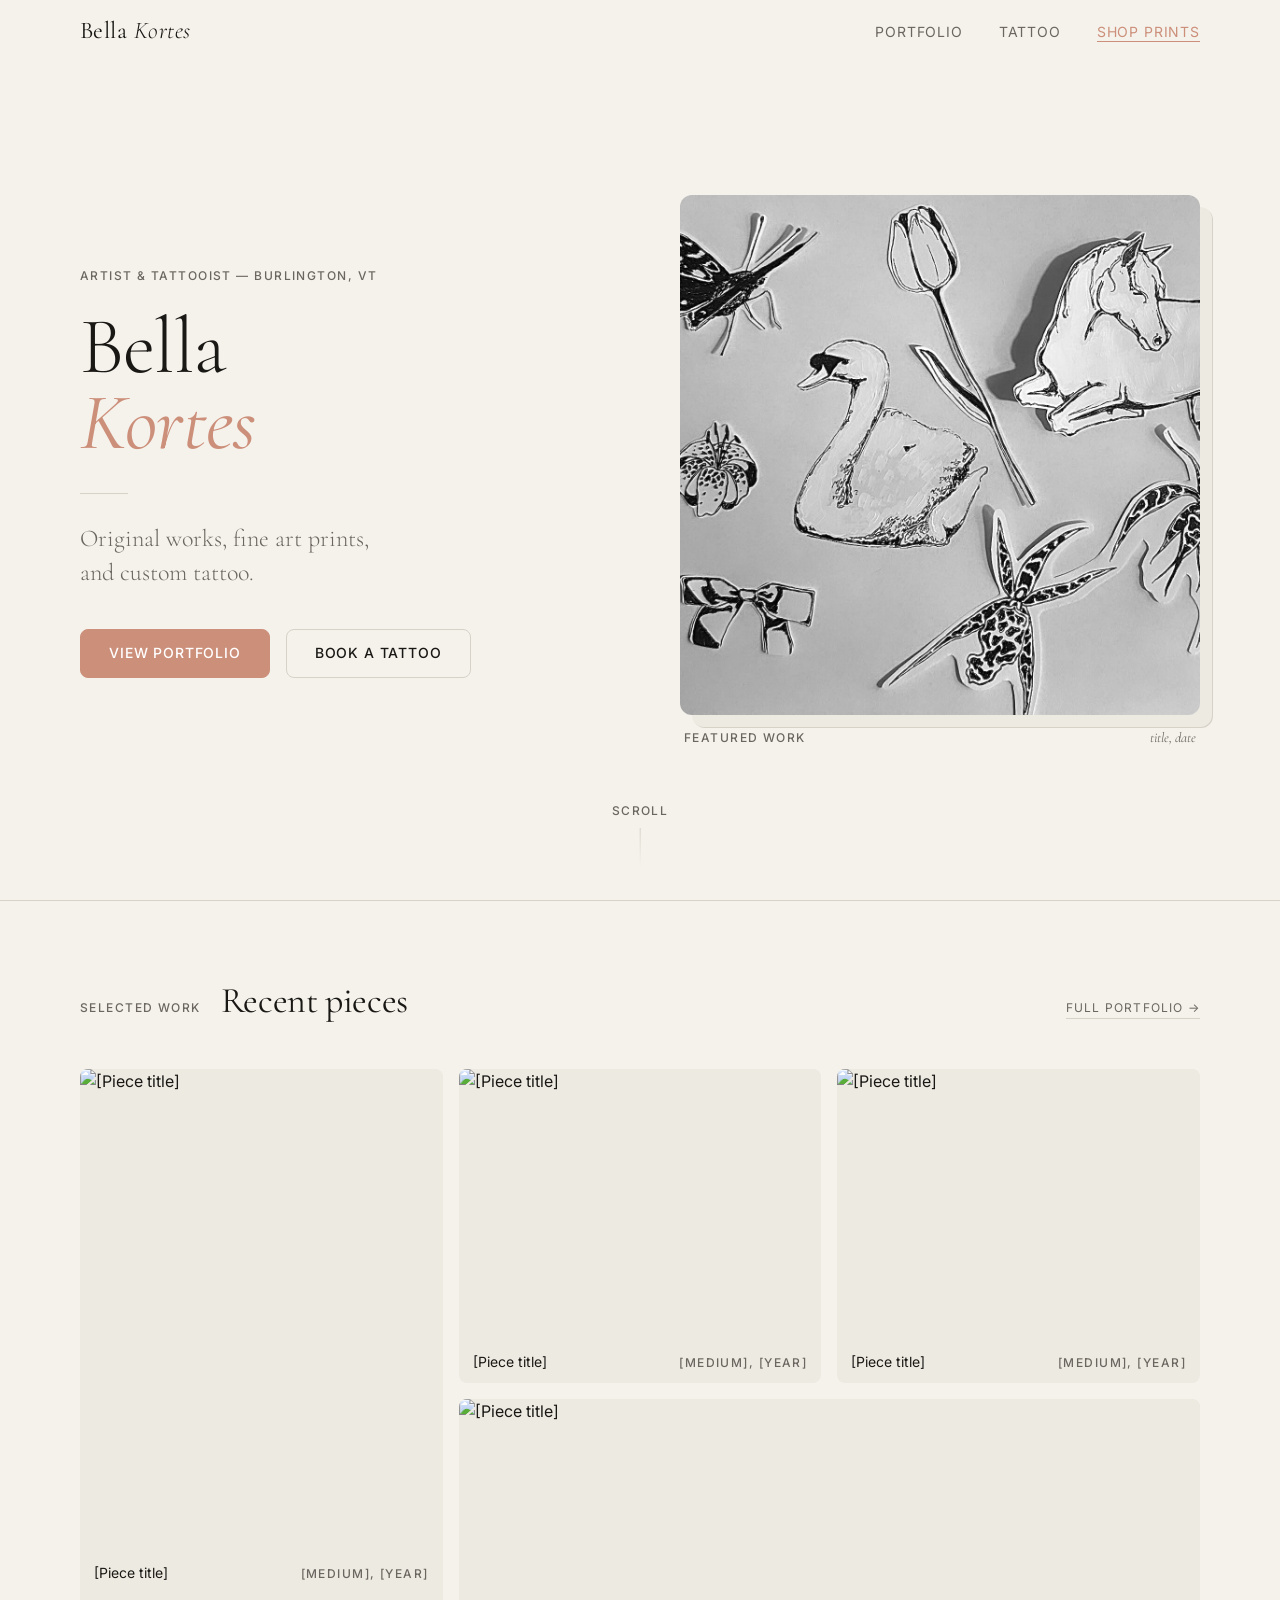
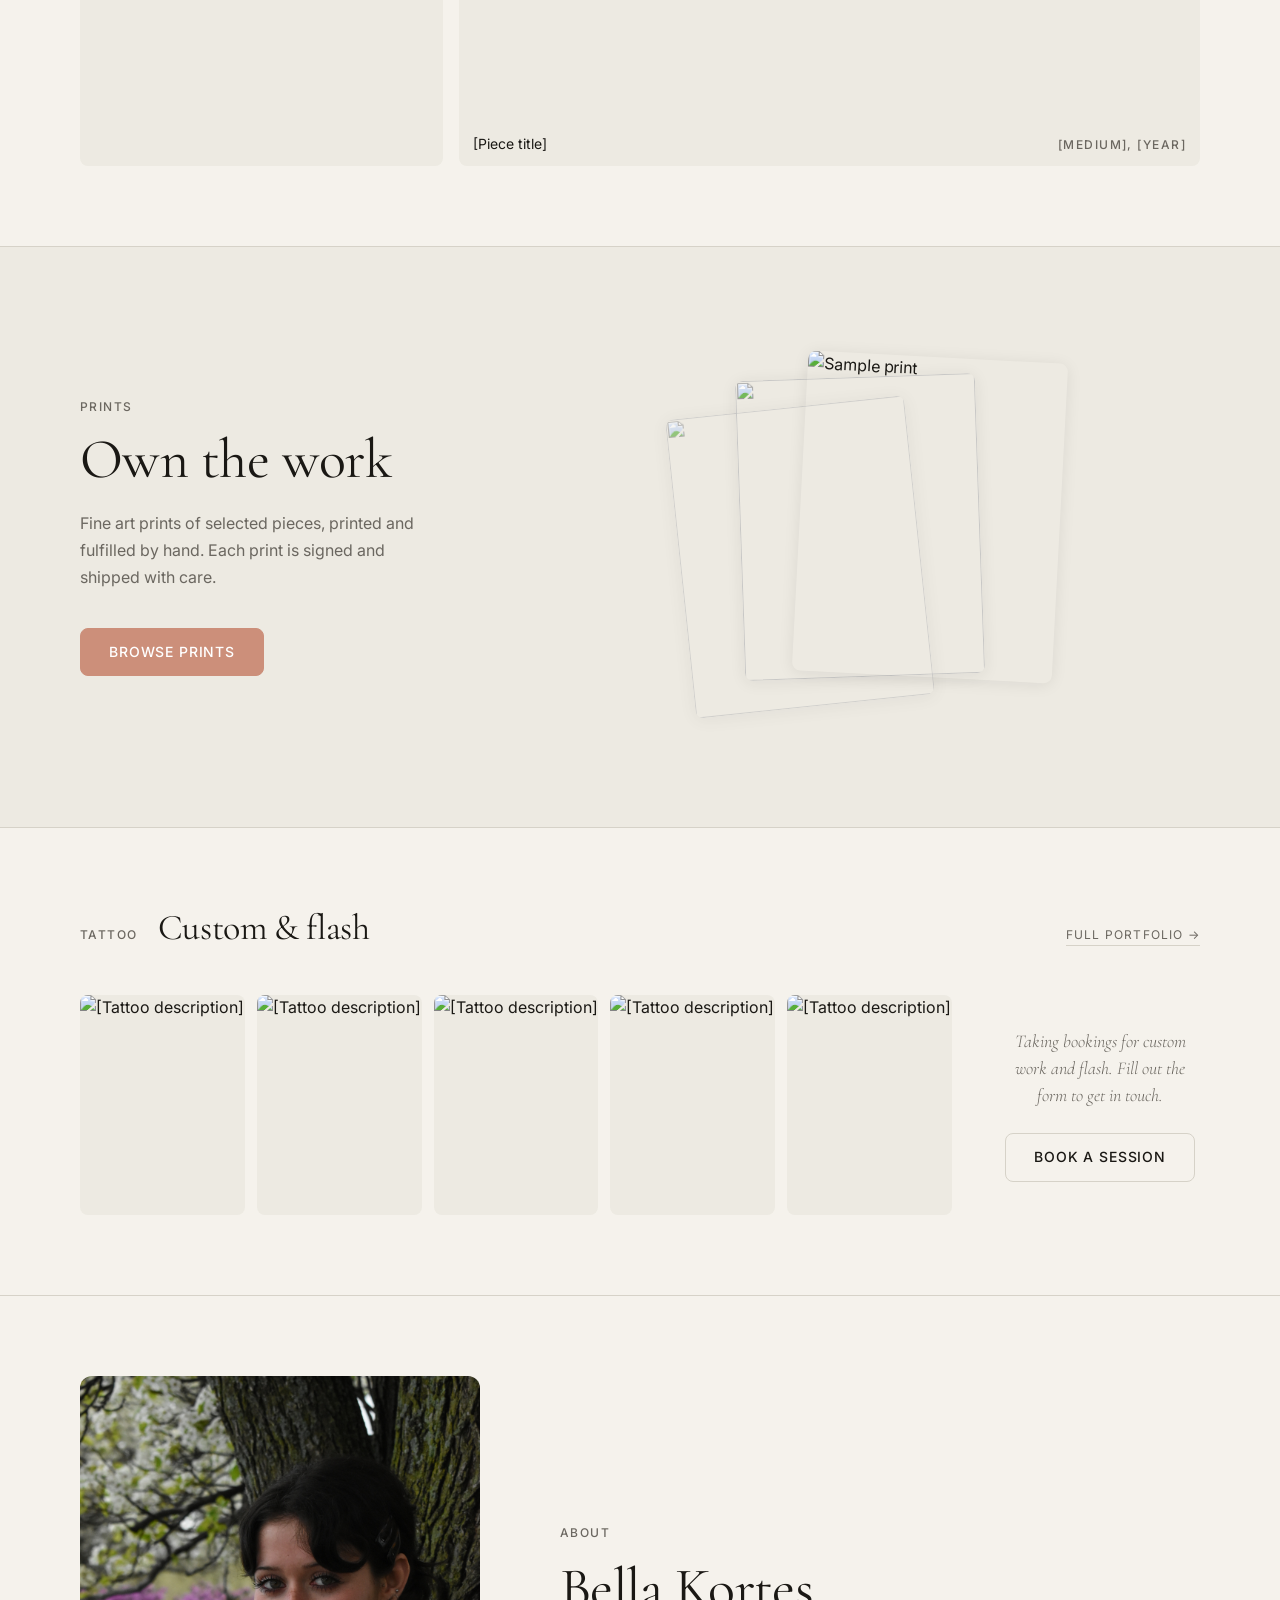
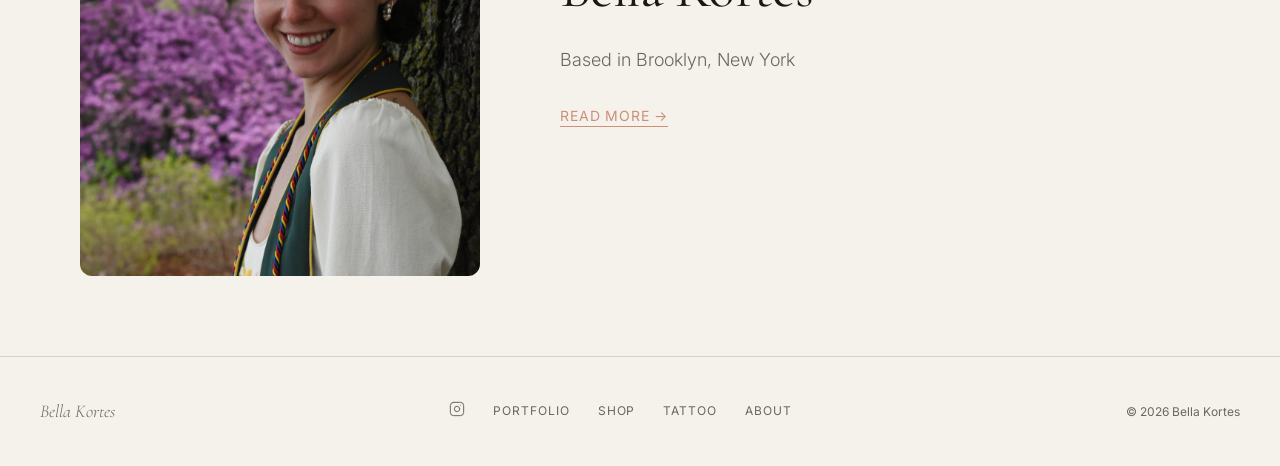
==== public/index.html @ 59b726ef "adding images and some updates" ====
<!DOCTYPE html>
<html lang="en">
<head>
  <meta charset="UTF-8">
  <meta name="viewport" content="width=device-width, initial-scale=1.0">
  <meta name="description" content="Artist portfolio, prints, and tattoo work by Bella Kortes.">
  <title>Bella Kortes</title>
  <link rel="stylesheet" href="css/style.css">
  <link rel="stylesheet" href="css/home.css">
</head>
<body>

  <!-- ── Nav ─────────────────────────────────────────────────── -->
  <nav class="nav" id="nav">
    <div class="nav__inner">
      <a href="index.html" class="nav__logo">Bella <span>Kortes</span></a>
      <ul class="nav__links">
        <li><a href="portfolio.html">Portfolio</a></li>
        <li><a href="tattoo.html">Tattoo</a></li>
        <li><a href="shop.html" class="nav__cta">Shop prints</a></li>
      </ul>
    </div>
  </nav>

  <main>

    <!-- ── Hero ─────────────────────────────────────────────── -->
    <section class="hero">
      <div class="hero__inner">

        <!-- Left: typographic block -->
        <div class="hero__type">
          <p class="hero__eyebrow label">Artist &amp; Tattooist — Burlington, VT</p>
          <h1 class="hero__name">
            <span class="hero__name--light">Bella</span>
            <span class="hero__name--italic">Kortes</span>
          </h1>
          <div class="hero__rule"></div>
          <p class="hero__tagline">
            Original works, fine art prints,<br>and custom tattoo.
          </p>
          <div class="hero__actions">
            <a href="portfolio.html" class="btn btn--primary">View portfolio</a>
            <a href="tattoo.html#booking" class="btn btn--outline">Book a tattoo</a>
          </div>
        </div>

        <!-- Right: featured image -->
        <div class="hero__image-wrap">
          <div class="hero__image-frame">
            <!-- Replace src with an actual work image -->
            <img
              src="images/tattooflashes.jpeg"
              alt="Featured artwork by Bella Kortes"
              class="hero__image"
              width="540"
              height="640"
            >
          </div>
          <div class="hero__image-caption">
            <span class="label">Featured work</span>
            <span class="hero__image-title">title, date</span>
          </div>
        </div>

      </div>

      <!-- Scroll indicator -->
      <div class="hero__scroll" aria-hidden="true">
        <span class="label">Scroll</span>
        <div class="hero__scroll-line"></div>
      </div>
    </section>

    <hr class="divider">

    <!-- ── Portfolio preview ─────────────────────────────────── -->
    <section class="section" id="work">
      <div class="section__header">
        <span class="label">Selected work</span>
        <h2>Recent pieces</h2>
        <a href="portfolio.html" class="section__link">Full portfolio →</a>
      </div>

      <div class="preview-grid">
        <!-- Repeat: replace src and alt with real images -->
        <a href="portfolio.html" class="preview-item preview-item--tall">
          <div class="preview-item__img-wrap">
            <img src="images/art/preview-1.jpg" alt="[Piece title]" loading="lazy">
          </div>
          <div class="preview-item__info">
            <span>[Piece title]</span>
            <span class="label">[Medium], [Year]</span>
          </div>
        </a>
        <a href="portfolio.html" class="preview-item">
          <div class="preview-item__img-wrap">
            <img src="images/art/preview-2.jpg" alt="[Piece title]" loading="lazy">
          </div>
          <div class="preview-item__info">
            <span>[Piece title]</span>
            <span class="label">[Medium], [Year]</span>
          </div>
        </a>
        <a href="portfolio.html" class="preview-item">
          <div class="preview-item__img-wrap">
            <img src="images/art/preview-3.jpg" alt="[Piece title]" loading="lazy">
          </div>
          <div class="preview-item__info">
            <span>[Piece title]</span>
            <span class="label">[Medium], [Year]</span>
          </div>
        </a>
        <a href="portfolio.html" class="preview-item preview-item--wide">
          <div class="preview-item__img-wrap">
            <img src="images/art/preview-4.jpg" alt="[Piece title]" loading="lazy">
          </div>
          <div class="preview-item__info">
            <span>[Piece title]</span>
            <span class="label">[Medium], [Year]</span>
          </div>
        </a>
      </div>
    </section>

    <hr class="divider">

    <!-- ── Shop teaser ───────────────────────────────────────── -->
    <section class="shop-teaser">
      <div class="section">
        <div class="shop-teaser__inner">
          <div class="shop-teaser__text">
            <span class="label">Prints</span>
            <h2 class="shop-teaser__heading">Own the work</h2>
            <p class="shop-teaser__body">
              Fine art prints of selected pieces, printed and fulfilled by hand.
              Each print is signed and shipped with care.
            </p>
            <a href="shop.html" class="btn btn--primary">Browse prints</a>
          </div>
          <div class="shop-teaser__prints">
            <!-- Three stacked/fanned print thumbnails -->
            <div class="print-stack">
              <div class="print-stack__item print-stack__item--back">
                <img src="images/art/print-2.jpg" alt="" aria-hidden="true" loading="lazy">
              </div>
              <div class="print-stack__item print-stack__item--mid">
                <img src="images/art/print-3.jpg" alt="" aria-hidden="true" loading="lazy">
              </div>
              <div class="print-stack__item print-stack__item--front">
                <img src="images/art/print-1.jpg" alt="Sample print" loading="lazy">
              </div>
            </div>
          </div>
        </div>
      </div>
    </section>

    <hr class="divider">

    <!-- ── Tattoo teaser ─────────────────────────────────────── -->
    <section class="section" id="tattoo">
      <div class="section__header">
        <span class="label">Tattoo</span>
        <h2>Custom &amp; flash</h2>
        <a href="tattoo.html" class="section__link">Full portfolio →</a>
      </div>

      <div class="tattoo-teaser">
        <div class="tattoo-teaser__gallery">
          <a href="tattoo.html" class="tattoo-thumb">
            <img src="images/tattoo/thumb-1.jpg" alt="[Tattoo description]" loading="lazy">
          </a>
          <a href="tattoo.html" class="tattoo-thumb">
            <img src="images/tattoo/thumb-2.jpg" alt="[Tattoo description]" loading="lazy">
          </a>
          <a href="tattoo.html" class="tattoo-thumb">
            <img src="images/tattoo/thumb-3.jpg" alt="[Tattoo description]" loading="lazy">
          </a>
          <a href="tattoo.html" class="tattoo-thumb">
            <img src="images/tattoo/thumb-4.jpg" alt="[Tattoo description]" loading="lazy">
          </a>
          <a href="tattoo.html" class="tattoo-thumb">
            <img src="images/tattoo/thumb-5.jpg" alt="[Tattoo description]" loading="lazy">
          </a>
        </div>
        <div class="tattoo-teaser__cta">
          <p>Taking bookings for custom work and flash. Fill out the form to get in touch.</p>
          <a href="tattoo.html#booking" class="btn btn--outline">Book a session</a>
        </div>
      </div>
    </section>

    <hr class="divider">

    <!-- ── About teaser ──────────────────────────────────────── -->
    <section class="about-teaser">
      <div class="section">
        <div class="about-teaser__inner">
          <div class="about-teaser__image-wrap">
            <img
              src="images/tree_portrait.jpeg"
              alt="Portrait of Bella Kortes"
              class="about-teaser__image"
              loading="lazy"
              width="400"
              height="500"
            >
          </div>
          <div class="about-teaser__text">
            <span class="label">About</span>
            <h2 class="about-teaser__heading">Bella Kortes</h2>
            <p class="about-teaser__bio">
              Based in Brooklyn, New York
            </p>
            <a href="about.html" class="about-teaser__link">Read more →</a>
          </div>
        </div>
      </div>
    </section>

  </main>

  <!-- ── Footer ───────────────────────────────────────────────── -->
  <footer class="footer">
    <div class="footer__inner">
      <span class="footer__logo">Bella Kortes</span>
      <nav class="footer__links" aria-label="Footer navigation">
        <a href="https://instagram.com/bellamiaart" target="_blank" rel="noopener" aria-label="Instagram">
          <svg xmlns="http://www.w3.org/2000/svg" width="16" height="16" viewBox="0 0 24 24" fill="none" stroke="currentColor" stroke-width="1.5" stroke-linecap="round" stroke-linejoin="round" aria-hidden="true">
            <rect x="2" y="2" width="20" height="20" rx="5" ry="5"/><path d="M16 11.37A4 4 0 1 1 12.63 8 4 4 0 0 1 16 11.37z"/><line x1="17.5" y1="6.5" x2="17.51" y2="6.5"/>
          </svg>
        </a>
        <a href="portfolio.html">Portfolio</a>
        <a href="shop.html">Shop</a>
        <a href="tattoo.html">Tattoo</a>
        <a href="about.html">About</a>
      </nav>
      <span class="footer__copy">&copy; <span id="year"></span> Bella Kortes</span>
    </div>
  </footer>

  <script src="js/main.js"></script>
</body>
</html>
---- public/css/style.css ----
@import url('https://fonts.googleapis.com/css2?family=Cormorant+Garamond:ital,wght@0,300;0,400;0,500;0,600;1,300;1,400;1,500&family=Inter:wght@300;400;500&display=swap');

/* ─── Design tokens ─────────────────────────────────────────── */
:root {
  --bg:              #F5F2EC;
  --surface:         #EDEAE2;
  --border:          #D6D2C8;
  --border-light:    #E4E0D8;
  --text:            #1A1814;
  --text-muted:      #6B6760;
  --accent:          #CC8F7A;
  --accent-hover:    #B8795F;
  --accent-text:     #FFFFFF;

  --font-display:    'Cormorant Garamond', Georgia, serif;
  --font-body:       'Inter', system-ui, sans-serif;

  --text-xs:         0.75rem;
  --text-sm:         0.875rem;
  --text-base:       1rem;
  --text-lg:         1.125rem;
  --text-xl:         1.5rem;
  --text-2xl:        2.25rem;
  --text-3xl:        3.5rem;
  --text-4xl:        5rem;

  --radius-sm:       4px;
  --radius-md:       8px;
  --radius-lg:       12px;

  --max-width:       1200px;
  --nav-height:      64px;
  --section-pad:     80px;
}

/* ─── Reset ─────────────────────────────────────────────────── */
*, *::before, *::after { box-sizing: border-box; margin: 0; padding: 0; }

html { scroll-behavior: smooth; }

body {
  background:  var(--bg);
  color:       var(--text);
  font-family: var(--font-body);
  font-size:   var(--text-base);
  font-weight: 400;
  line-height: 1.6;
  -webkit-font-smoothing: antialiased;
}

img { display: block; max-width: 100%; height: auto; }
a   { color: inherit; text-decoration: none; }
ul  { list-style: none; }

/* ─── Typography ─────────────────────────────────────────────── */
h1, h2, h3, h4 {
  font-family: var(--font-display);
  font-weight: 400;
  line-height: 1.1;
  letter-spacing: -0.01em;
}

.label {
  font-family:    var(--font-body);
  font-size:      var(--text-xs);
  font-weight:    500;
  letter-spacing: 0.12em;
  text-transform: uppercase;
  color:          var(--text-muted);
}

/* ─── Nav ────────────────────────────────────────────────────── */
.nav {
  position:        fixed;
  top:             0;
  left:            0;
  right:           0;
  height:          var(--nav-height);
  background:      var(--bg);
  border-bottom:   1px solid transparent;
  z-index:         100;
  transition:      border-color 0.3s, background 0.3s;
}

.nav.scrolled {
  border-color: var(--border);
  background:   rgba(245, 242, 236, 0.95);
  backdrop-filter: blur(8px);
}

.nav__inner {
  max-width:   var(--max-width);
  margin:      0 auto;
  padding:     0 40px;
  height:      100%;
  display:     flex;
  align-items: center;
  justify-content: space-between;
}

.nav__logo {
  font-family:    var(--font-display);
  font-size:      var(--text-xl);
  font-weight:    400;
  letter-spacing: 0.02em;
}

.nav__logo span {
  font-style: italic;
  font-weight: 300;
}

.nav__links {
  display:    flex;
  align-items: center;
  gap:         36px;
}

.nav__links a {
  font-size:      var(--text-sm);
  font-weight:    400;
  letter-spacing: 0.06em;
  text-transform: uppercase;
  color:          var(--text-muted);
  transition:     color 0.2s;
}

.nav__links a:hover        { color: var(--text); }
.nav__links a.active       { color: var(--text); }

.nav__links .nav__cta {
  color:         var(--accent);
  border-bottom: 1px solid var(--accent);
  padding-bottom: 1px;
}

.nav__links .nav__cta:hover { color: var(--accent-hover); border-color: var(--accent-hover); }

/* ─── Buttons ────────────────────────────────────────────────── */
.btn {
  display:        inline-flex;
  align-items:    center;
  gap:            8px;
  font-family:    var(--font-body);
  font-size:      var(--text-sm);
  font-weight:    500;
  letter-spacing: 0.06em;
  text-transform: uppercase;
  padding:        12px 28px;
  border-radius:  var(--radius-md);
  border:         1px solid transparent;
  cursor:         pointer;
  transition:     background 0.2s, color 0.2s, border-color 0.2s;
  text-decoration: none;
}

.btn--primary {
  background:   var(--accent);
  color:        var(--accent-text);
  border-color: var(--accent);
}
.btn--primary:hover {
  background:   var(--accent-hover);
  border-color: var(--accent-hover);
}

.btn--outline {
  background:   transparent;
  color:        var(--text);
  border-color: var(--border);
}
.btn--outline:hover {
  border-color: var(--text);
}

/* ─── Section wrapper ────────────────────────────────────────── */
.section {
  max-width: var(--max-width);
  margin:    0 auto;
  padding:   var(--section-pad) 40px;
}

.section__header {
  display:       flex;
  align-items:   baseline;
  gap:           20px;
  margin-bottom: 48px;
}

.section__header h2 {
  font-size: var(--text-2xl);
}

.section__header .section__link {
  font-size:      var(--text-xs);
  letter-spacing: 0.1em;
  text-transform: uppercase;
  color:          var(--text-muted);
  border-bottom:  1px solid var(--border);
  padding-bottom: 1px;
  transition:     color 0.2s, border-color 0.2s;
  margin-left:    auto;
}
.section__header .section__link:hover {
  color:        var(--accent);
  border-color: var(--accent);
}

/* ─── Divider ────────────────────────────────────────────────── */
.divider {
  border:     none;
  border-top: 1px solid var(--border);
  margin:     0;
}

/* ─── Footer ─────────────────────────────────────────────────── */
.footer {
  border-top: 1px solid var(--border);
  padding:    40px;
}

.footer__inner {
  max-width:   var(--max-width);
  margin:      0 auto;
  display:     flex;
  align-items: center;
  justify-content: space-between;
  gap:         24px;
}

.footer__logo {
  font-family: var(--font-display);
  font-size:   var(--text-lg);
  font-style:  italic;
  font-weight: 300;
  color:       var(--text-muted);
}

.footer__links {
  display: flex;
  gap:     28px;
}

.footer__links a {
  font-size:      var(--text-xs);
  letter-spacing: 0.08em;
  text-transform: uppercase;
  color:          var(--text-muted);
  transition:     color 0.2s;
}
.footer__links a:hover { color: var(--text); }

.footer__copy {
  font-size: var(--text-xs);
  color:     var(--text-muted);
}

/* ─── Reduced motion ─────────────────────────────────────────── */
@media (prefers-reduced-motion: reduce) {
  *, *::before, *::after { transition-duration: 0.01ms !important; animation-duration: 0.01ms !important; }
  html { scroll-behavior: auto; }
}

/* ─── Mobile ─────────────────────────────────────────────────── */
@media (max-width: 768px) {
  :root {
    --section-pad: 48px;
    --text-3xl:    2.5rem;
    --text-4xl:    3rem;
  }

  .nav__inner  { padding: 0 20px; }
  .nav__links  { gap: 20px; }
  .section     { padding: var(--section-pad) 20px; }
  .footer      { padding: 32px 20px; }

  .footer__inner {
    flex-direction: column;
    align-items:    flex-start;
    gap:            16px;
  }
}
---- public/css/home.css ----
/* ─── Hero ───────────────────────────────────────────────────── */
.hero {
  min-height:      100vh;
  display:         flex;
  flex-direction:  column;
  justify-content: center;
  padding-top:     var(--nav-height);
  position:        relative;
}

.hero__inner {
  max-width:   var(--max-width);
  margin:      0 auto;
  padding:     60px 40px 80px;
  display:     grid;
  grid-template-columns: 1fr 1fr;
  gap:         80px;
  align-items: center;
}

/* Typographic block */
.hero__eyebrow {
  margin-bottom: 24px;
}

.hero__name {
  font-size:    var(--text-4xl);
  line-height:  0.95;
  margin-bottom: 32px;
}

.hero__name--light {
  display:     block;
  font-weight: 300;
  color:       var(--text);
}

.hero__name--italic {
  display:     block;
  font-style:  italic;
  font-weight: 400;
  color:       var(--accent);
}

.hero__rule {
  width:        48px;
  height:       1px;
  background:   var(--border);
  margin-bottom: 28px;
}

.hero__tagline {
  font-family:   var(--font-display);
  font-size:     var(--text-xl);
  font-weight:   300;
  line-height:   1.4;
  color:         var(--text-muted);
  margin-bottom: 40px;
}

.hero__actions {
  display:    flex;
  gap:        16px;
  flex-wrap:  wrap;
}

/* Image block */
.hero__image-wrap {
  position: relative;
}

.hero__image-frame {
  position:     relative;
  overflow:     hidden;
  border-radius: var(--radius-lg);
  /* Slight offset shadow to give depth against the warm bg */
  box-shadow:   12px 12px 0 var(--surface), 13px 13px 0 var(--border);
}

.hero__image {
  width:       100%;
  aspect-ratio: 1 / 1;
  object-fit:  cover;
  display:     block;
  transition:  transform 0.6s ease;
}

.hero__image-wrap:hover .hero__image {
  transform: scale(1.02);
}

.hero__image-caption {
  display:        flex;
  align-items:    center;
  justify-content: space-between;
  margin-top:     12px;
  padding:        0 4px;
}

.hero__image-title {
  font-family: var(--font-display);
  font-size:   var(--text-sm);
  font-style:  italic;
  color:       var(--text-muted);
}

/* Scroll indicator */
.hero__scroll {
  position:       absolute;
  bottom:         32px;
  left:           50%;
  transform:      translateX(-50%);
  display:        flex;
  flex-direction: column;
  align-items:    center;
  gap:            8px;
}

.hero__scroll-line {
  width:      1px;
  height:     40px;
  background: linear-gradient(to bottom, var(--border), transparent);
  animation:  scroll-line 2s ease-in-out infinite;
}

@keyframes scroll-line {
  0%   { transform: scaleY(0); transform-origin: top; }
  50%  { transform: scaleY(1); transform-origin: top; }
  51%  { transform: scaleY(1); transform-origin: bottom; }
  100% { transform: scaleY(0); transform-origin: bottom; }
}

/* ─── Portfolio preview grid ─────────────────────────────────── */
.preview-grid {
  display:               grid;
  grid-template-columns: repeat(3, 1fr);
  grid-template-rows:    auto auto;
  gap:                   16px;
}

.preview-item {
  display:        block;
  overflow:       hidden;
  border-radius:  var(--radius-md);
  background:     var(--surface);
  text-decoration: none;
  color:           inherit;
}

.preview-item--tall {
  grid-row: 1 / 3;
}

.preview-item--wide {
  grid-column: 2 / 4;
}

.preview-item__img-wrap {
  overflow:   hidden;
  background: var(--surface);
}

.preview-item--tall  .preview-item__img-wrap { aspect-ratio: 3 / 4; }
.preview-item--wide  .preview-item__img-wrap { aspect-ratio: 16 / 7; }
.preview-item:not(.preview-item--tall):not(.preview-item--wide) .preview-item__img-wrap { aspect-ratio: 4 / 3; }

.preview-item__img-wrap img {
  width:      100%;
  height:     100%;
  object-fit: cover;
  transition: transform 0.5s ease;
}

.preview-item:hover .preview-item__img-wrap img {
  transform: scale(1.04);
}

.preview-item__info {
  display:         flex;
  align-items:     baseline;
  justify-content: space-between;
  padding:         10px 14px;
  gap:             8px;
  font-size:       var(--text-sm);
}

/* ─── Shop teaser ────────────────────────────────────────────── */
.shop-teaser {
  background: var(--surface);
}

.shop-teaser__inner {
  display:     grid;
  grid-template-columns: 1fr 1fr;
  gap:         80px;
  align-items: center;
}

.shop-teaser__text .label {
  display:       block;
  margin-bottom: 12px;
}

.shop-teaser__heading {
  font-size:     var(--text-3xl);
  margin-bottom: 20px;
}

.shop-teaser__body {
  color:         var(--text-muted);
  max-width:     360px;
  margin-bottom: 36px;
  line-height:   1.7;
}

/* Fanned print stack */
.print-stack {
  position: relative;
  height:   420px;
}

.print-stack__item {
  position:      absolute;
  border-radius: var(--radius-md);
  overflow:      hidden;
  box-shadow:    0 2px 16px rgba(26, 24, 20, 0.08);
}

.print-stack__item img {
  width:       100%;
  height:      100%;
  object-fit:  cover;
}

.print-stack__item--back {
  width:     240px;
  height:    300px;
  top:       80px;
  left:      0;
  transform: rotate(-6deg);
  opacity:   0.6;
  z-index:   1;
}

.print-stack__item--mid {
  width:     240px;
  height:    300px;
  top:       50px;
  left:      60px;
  transform: rotate(-2deg);
  opacity:   0.8;
  z-index:   2;
}

.print-stack__item--front {
  width:     260px;
  height:    320px;
  top:       30px;
  left:      120px;
  transform: rotate(3deg);
  z-index:   3;
}

/* ─── Tattoo teaser ──────────────────────────────────────────── */
.tattoo-teaser {
  display:     grid;
  grid-template-columns: 1fr auto;
  gap:         48px;
  align-items: center;
}

.tattoo-teaser__gallery {
  display: flex;
  gap:     12px;
}

.tattoo-thumb {
  flex:          1;
  aspect-ratio:  3 / 4;
  overflow:      hidden;
  border-radius: var(--radius-md);
  background:    var(--surface);
  display:       block;
}

.tattoo-thumb img {
  width:      100%;
  height:     100%;
  object-fit: cover;
  transition: transform 0.5s ease;
}

.tattoo-thumb:hover img {
  transform: scale(1.05);
}

.tattoo-teaser__cta {
  max-width:  200px;
  text-align: center;
}

.tattoo-teaser__cta p {
  font-family:   var(--font-display);
  font-size:     var(--text-lg);
  font-weight:   300;
  color:         var(--text-muted);
  line-height:   1.5;
  margin-bottom: 24px;
  font-style:    italic;
}

/* ─── About teaser ───────────────────────────────────────────── */
.about-teaser__inner {
  display:     grid;
  grid-template-columns: 400px 1fr;
  gap:         80px;
  align-items: center;
}

.about-teaser__image-wrap {
  position:      relative;
  border-radius: var(--radius-lg);
  overflow:      hidden;
}

.about-teaser__image {
  width:        100%;
  aspect-ratio: 4 / 5;
  object-fit:   cover;
  display:      block;
}

.about-teaser__text .label {
  display:       block;
  margin-bottom: 16px;
}

.about-teaser__heading {
  font-size:     var(--text-3xl);
  margin-bottom: 24px;
}

.about-teaser__bio {
  font-size:     var(--text-lg);
  font-weight:   300;
  color:         var(--text-muted);
  line-height:   1.75;
  margin-bottom: 28px;
  max-width:     480px;
}

.about-teaser__link {
  font-size:      var(--text-sm);
  letter-spacing: 0.06em;
  text-transform: uppercase;
  color:          var(--accent);
  border-bottom:  1px solid var(--accent);
  padding-bottom: 2px;
  transition:     color 0.2s, border-color 0.2s;
}
.about-teaser__link:hover {
  color:        var(--accent-hover);
  border-color: var(--accent-hover);
}

/* ─── Mobile ─────────────────────────────────────────────────── */
@media (max-width: 900px) {
  .hero__inner {
    grid-template-columns: 1fr;
    gap:                   48px;
    padding:               40px 20px 60px;
  }

  .hero__image-wrap { max-width: 420px; }

  .preview-grid {
    grid-template-columns: 1fr 1fr;
  }
  .preview-item--tall  { grid-row:    auto; }
  .preview-item--wide  { grid-column: 1 / 3; }

  .shop-teaser__inner {
    grid-template-columns: 1fr;
    gap:                   40px;
  }
  .print-stack { height: 320px; }

  .tattoo-teaser {
    grid-template-columns: 1fr;
  }
  .tattoo-teaser__cta { max-width: 100%; text-align: left; }

  .about-teaser__inner {
    grid-template-columns: 1fr;
    gap:                   40px;
  }
}

@media (max-width: 600px) {
  .hero__name    { font-size: var(--text-3xl); }
  .hero__actions { flex-direction: column; }

  .preview-grid  { grid-template-columns: 1fr; }
  .preview-item--wide  { grid-column: auto; }

  .tattoo-teaser__gallery { gap: 6px; }
  .tattoo-thumb:last-child,
  .tattoo-thumb:nth-child(4),
  .tattoo-thumb:nth-child(5) { display: none; }
}
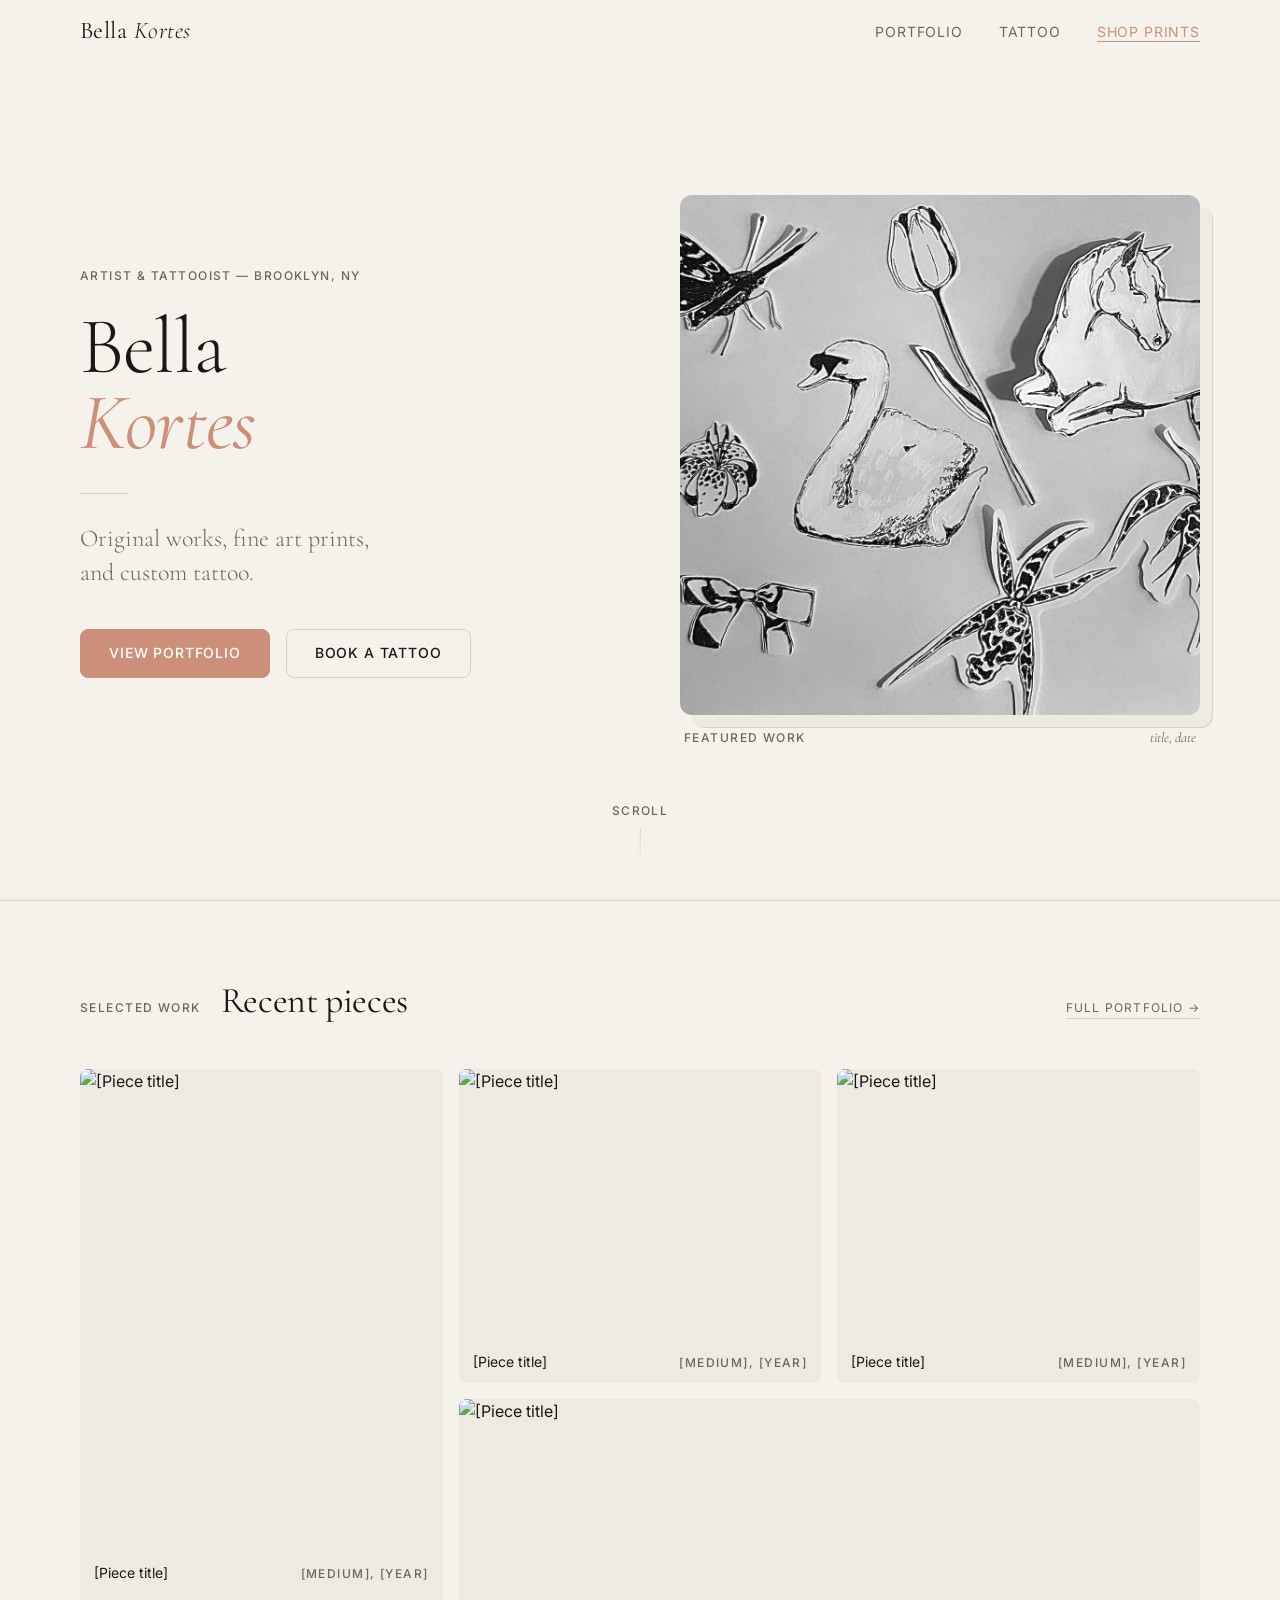
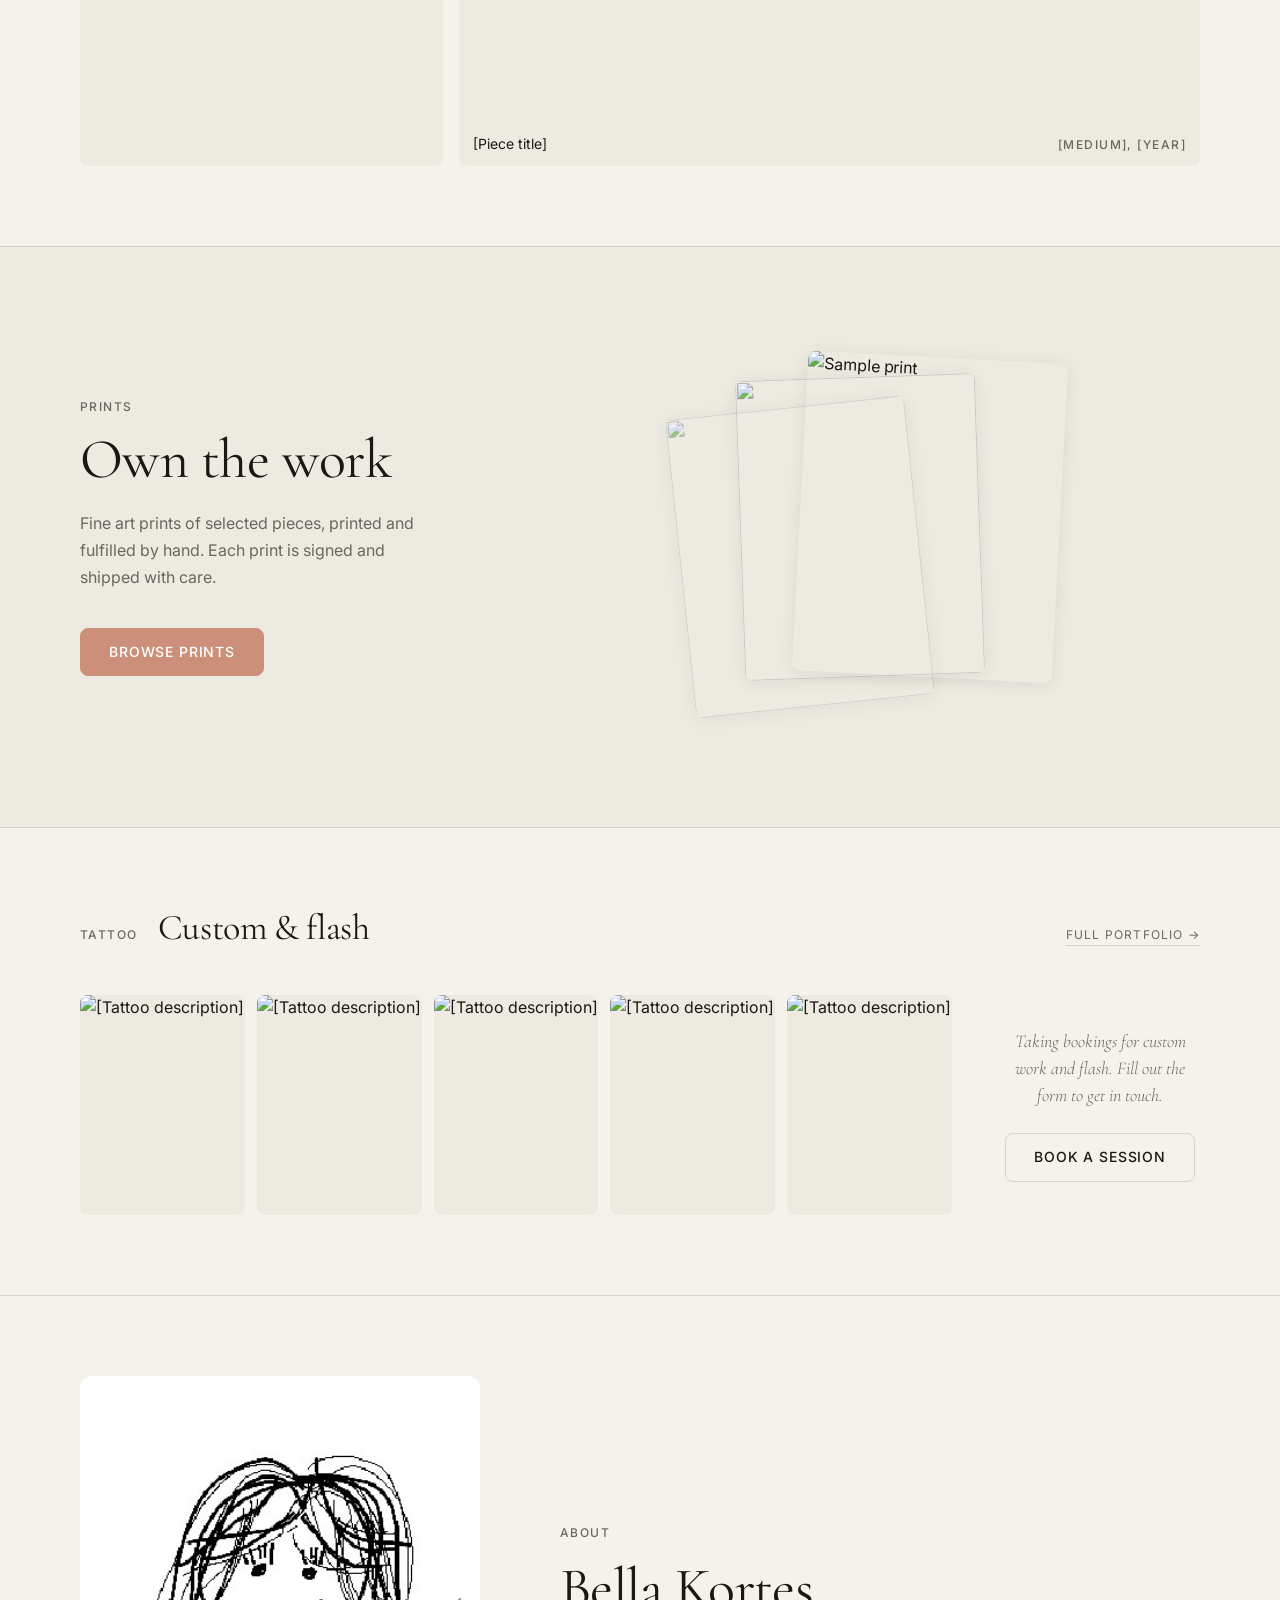
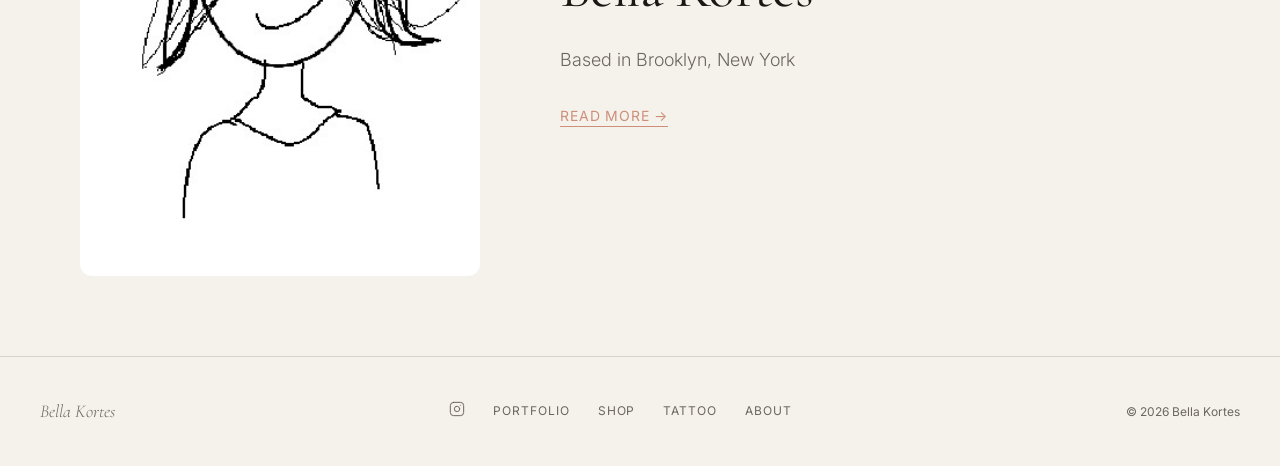
==== commit 8819e961: "adding about page and styling and minor fixes to index" ====
--- a/public/index.html
+++ b/public/index.html
@@ -30,7 +30,7 @@
 
         <!-- Left: typographic block -->
         <div class="hero__type">
-          <p class="hero__eyebrow label">Artist &amp; Tattooist — Burlington, VT</p>
+          <p class="hero__eyebrow label">Artist &amp; Tattooist — Brooklyn, NY</p>
           <h1 class="hero__name">
             <span class="hero__name--light">Bella</span>
             <span class="hero__name--italic">Kortes</span>
@@ -199,7 +199,7 @@
         <div class="about-teaser__inner">
           <div class="about-teaser__image-wrap">
             <img
-              src="images/tree_portrait.jpeg"
+              src="images/bella_drawing.jpeg"
               alt="Portrait of Bella Kortes"
               class="about-teaser__image"
               loading="lazy"
